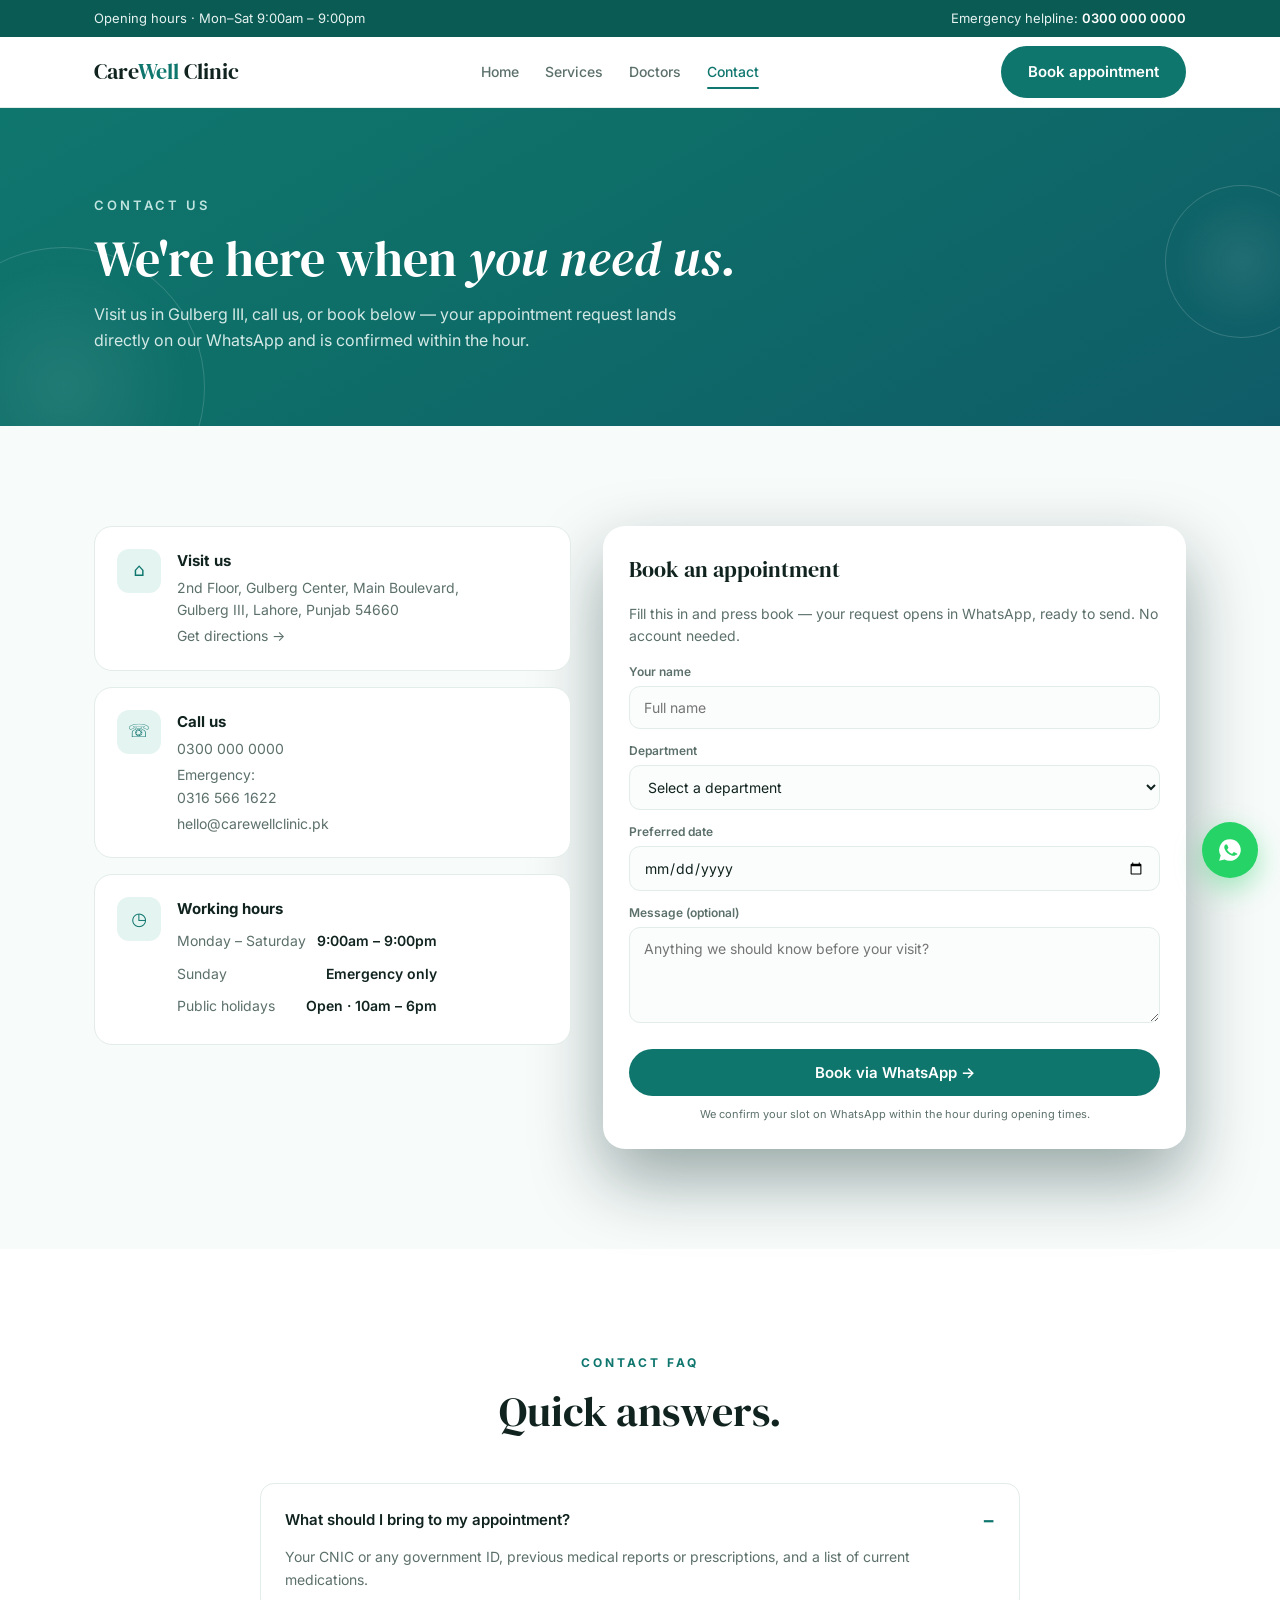
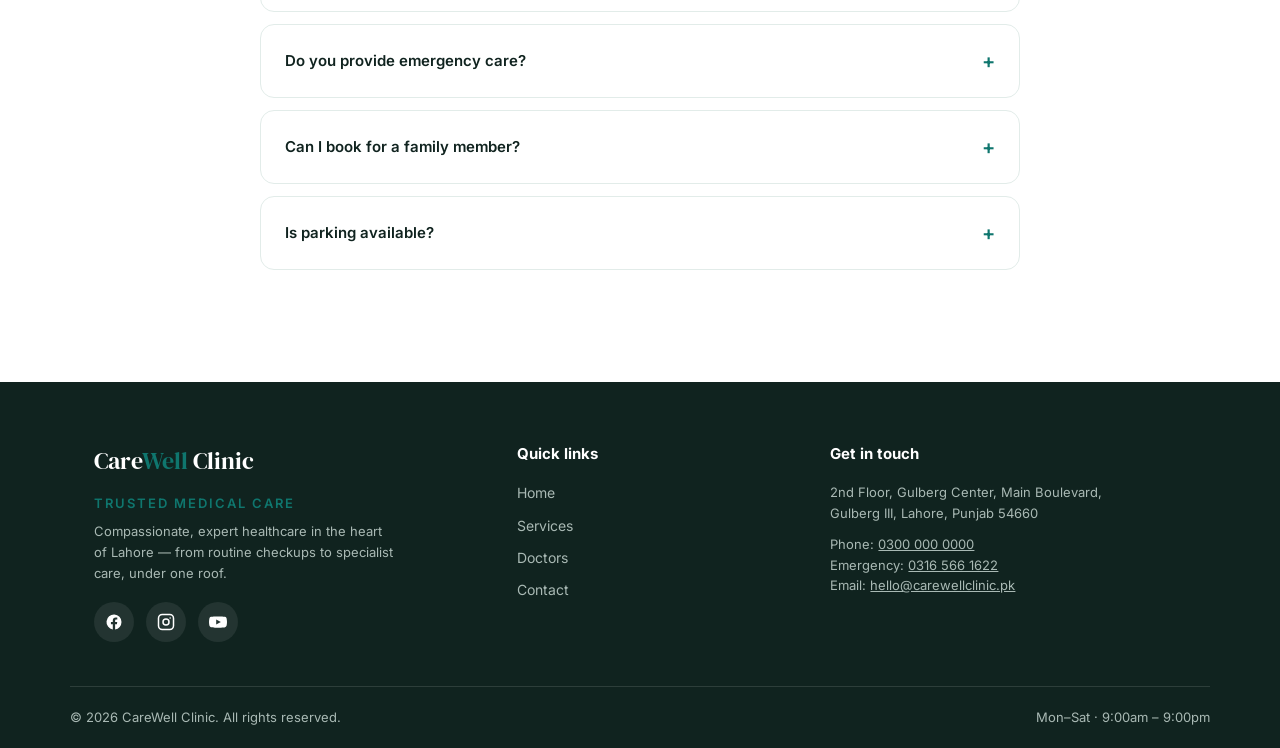
==== contact.html @ 435cede3 "CareWell Clinic: production multi-page healthcare clinic website (HTML/CSS/JS)" ====
<!DOCTYPE html>
<html lang="en">
<head>
<meta charset="UTF-8" />
<meta name="viewport" content="width=device-width, initial-scale=1.0" />
<title>Contact Us — CareWell Clinic Lahore</title>
<meta name="description" content="Contact CareWell Clinic in Gulberg III, Lahore. Visit us Mon–Sat 9am–9pm, call 0300 000 0000, or book an appointment and get instant confirmation on WhatsApp." />
<link rel="preconnect" href="https://fonts.googleapis.com" />
<link rel="preconnect" href="https://fonts.gstatic.com" crossorigin />
<link href="https://fonts.googleapis.com/css2?family=DM+Serif+Display:ital@0;1&family=Inter:wght@400;500;600;700&display=swap" rel="stylesheet" />
<link rel="stylesheet" href="css/style.css" />
</head>
<body>
<div class="sp" id="sp" aria-hidden="true"></div>
<a class="skip" href="#main">Skip to content</a>

<div class="top-bar"><div class="container"><span>Opening hours · Mon–Sat 9:00am – 9:00pm</span><span>Emergency helpline: <strong>0300 000 0000</strong></span></div></div>

<header id="site-header">
  <div class="container nav">
    <a class="brand" href="index.html">Care<span>Well</span> Clinic</a>
    <nav class="nav-links" id="nav-links" aria-label="Primary">
      <a href="index.html">Home</a>
      <a href="services.html">Services</a>
      <a href="doctors.html">Doctors</a>
      <a href="contact.html" aria-current="page">Contact</a>
    </nav>
    <a class="btn btn-teal" href="#book">Book appointment</a>
    <button class="nav-toggle" id="nav-toggle" aria-expanded="false" aria-controls="nav-links" aria-label="Toggle navigation menu">
      <svg width="20" height="20" viewBox="0 0 24 24" fill="none" stroke="currentColor" stroke-width="2" stroke-linecap="round" aria-hidden="true"><line x1="3" y1="6" x2="21" y2="6"/><line x1="3" y1="12" x2="21" y2="12"/><line x1="3" y1="18" x2="21" y2="18"/></svg>
    </button>
  </div>
</header>

<main id="main">
  <section class="page-hero">
    <div class="hero-fx" aria-hidden="true"><div class="orb o1"></div><div class="orb o2"></div></div>
    <div class="container">
      <span class="kicker rise" style="--d:.05s">Contact us</span>
      <h1 class="rise" style="--d:.15s">We're here when <em>you need us.</em></h1>
      <p class="rise" style="--d:.25s">Visit us in Gulberg III, call us, or book below — your appointment request lands directly on our WhatsApp and is confirmed within the hour.</p>
    </div>
  </section>

  <section id="visit">
    <div class="container contact-grid">
      <div class="info-list reveal">
        <div class="info-item">
          <span class="ic" aria-hidden="true">⌂</span>
          <div>
            <h3>Visit us</h3>
            <p>2nd Floor, Gulberg Center, Main Boulevard,<br />Gulberg III, Lahore, Punjab 54660</p>
            <p style="margin-top:4px"><a href="https://maps.google.com/?q=Gulberg+III+Lahore" target="_blank" rel="noopener">Get directions →</a></p>
          </div>
        </div>
        <div class="info-item">
          <span class="ic" aria-hidden="true">☏</span>
          <div>
            <h3>Call us</h3>
            <p><a href="tel:+923000000000">0300 000 0000</a></p>
            <p style="margin-top:4px">Emergency: <a href="tel:+923165661622">0316 566 1622</a></p>
            <p style="margin-top:4px"><a href="mailto:hello@carewellclinic.pk">hello@carewellclinic.pk</a></p>
          </div>
        </div>
        <div class="info-item">
          <span class="ic" aria-hidden="true">◷</span>
          <div>
            <h3>Working hours</h3>
            <table class="hours-table">
              <tr><td>Monday – Saturday</td><td class="today">9:00am – 9:00pm</td></tr>
              <tr><td>Sunday</td><td>Emergency only</td></tr>
              <tr><td>Public holidays</td><td>Open · 10am – 6pm</td></tr>
            </table>
          </div>
        </div>
      </div>

      <form class="appt-card booking-form reveal" id="book">
        <h3>Book an appointment</h3>
        <p style="font-size:14px;color:var(--muted);margin-bottom:14px">Fill this in and press book — your request opens in WhatsApp, ready to send. No account needed.</p>
        <div class="field">
          <label for="bname">Your name</label>
          <input id="bname" name="bname" type="text" placeholder="Full name" required autocomplete="name" />
        </div>
        <div class="field">
          <label for="bdep">Department</label>
          <select id="bdep" name="bdep" required>
            <option value="" selected disabled>Select a department</option>
            <option>General consultation</option>
            <option>Pediatric care</option>
            <option>Cardiology</option>
            <option>Dental care</option>
            <option>Diagnostics lab</option>
            <option>Telemedicine</option>
            <option>Gynecology</option>
            <option>Physiotherapy</option>
          </select>
        </div>
        <div class="field">
          <label for="bdate">Preferred date</label>
          <input id="bdate" name="bdate" type="date" required />
        </div>
        <div class="field">
          <label for="bmsg">Message (optional)</label>
          <textarea id="bmsg" name="bmsg" placeholder="Anything we should know before your visit?"></textarea>
        </div>
        <button class="btn btn-teal" type="submit">Book via WhatsApp →</button>
        <p class="form-hint">We confirm your slot on WhatsApp within the hour during opening times.</p>
      </form>
    </div>
  </section>

  <section id="cfaq" class="alt">
    <div class="container">
      <div class="sec-head reveal sec-center"><span class="kicker">Contact FAQ</span><h2>Quick answers.</h2></div>
      <div class="faq reveal">
        <details open><summary>What should I bring to my appointment?</summary><p>Your CNIC or any government ID, previous medical reports or prescriptions, and a list of current medications.</p></details>
        <details><summary>Do you provide emergency care?</summary><p>Our emergency line is answered 24/7. For life-threatening emergencies, call 1121 or visit the nearest emergency department.</p></details>
        <details><summary>Can I book for a family member?</summary><p>Yes — book on their behalf and mention their name, age and the reason for the visit in the message field.</p></details>
        <details><summary>Is parking available?</summary><p>Yes, free visitor parking is available for patients in the plaza basement, with elevator access to the clinic.</p></details>
      </div>
    </div>
  </section>
</main>

<footer>
  <div class="container footer-grid">
    <div>
      <a class="brand" href="index.html">Care<span>Well</span> Clinic</a>
      <span class="footer-tag">Trusted Medical Care</span>
      <p>Compassionate, expert healthcare in the heart of Lahore — from routine checkups to specialist care, under one roof.</p>
      <div class="social">
        <a href="#" aria-label="CareWell Clinic on Facebook"><svg width="18" height="18" viewBox="0 0 24 24" fill="currentColor" aria-hidden="true"><path d="M22 12a10 10 0 1 0-11.6 9.9v-7H7.9V12h2.5V9.8c0-2.5 1.5-3.9 3.8-3.9 1.1 0 2.2.2 2.2.2v2.5h-1.3c-1.2 0-1.6.8-1.6 1.6V12h2.8l-.4 2.9h-2.4v7A10 10 0 0 0 22 12z"/></svg></a>
        <a href="#" aria-label="CareWell Clinic on Instagram"><svg width="18" height="18" viewBox="0 0 24 24" fill="none" stroke="currentColor" stroke-width="2" aria-hidden="true"><rect x="2" y="2" width="20" height="20" rx="5"/><circle cx="12" cy="12" r="4"/><circle cx="17.5" cy="6.5" r="1" fill="currentColor" stroke="none"/></svg></a>
        <a href="#" aria-label="CareWell Clinic on YouTube"><svg width="18" height="18" viewBox="0 0 24 24" fill="currentColor" aria-hidden="true"><path d="M23.5 7.2a3 3 0 0 0-2.1-2.1C19.6 4.5 12 4.5 12 4.5s-7.6 0-9.4.6A3 3 0 0 0 .5 7.2 31 31 0 0 0 0 12a31 31 0 0 0 .5 4.8 3 3 0 0 0 2.1 2.1c1.8.6 9.4.6 9.4.6s7.6 0 9.4-.6a3 3 0 0 0 2.1-2.1A31 31 0 0 0 24 12a31 31 0 0 0-.5-4.8zM9.6 15.4V8.6l6.2 3.4-6.2 3.4z"/></svg></a>
      </div>
    </div>
    <div>
      <h3>Quick links</h3>
      <ul>
        <li><a href="index.html">Home</a></li>
        <li><a href="services.html">Services</a></li>
        <li><a href="doctors.html">Doctors</a></li>
        <li><a href="contact.html">Contact</a></li>
      </ul>
    </div>
    <div>
      <h3>Get in touch</h3>
      <address>
        <p>2nd Floor, Gulberg Center, Main Boulevard,<br />Gulberg III, Lahore, Punjab 54660</p>
        <p style="margin-top:10px">Phone: <a href="tel:+923000000000">0300 000 0000</a><br />Emergency: <a href="tel:+923165661622">0316 566 1622</a><br />Email: <a href="mailto:hello@carewellclinic.pk">hello@carewellclinic.pk</a></p>
      </address>
    </div>
  </div>
  <div class="container footer-bottom">
    <span>© 2026 CareWell Clinic. All rights reserved.</span>
    <span>Mon–Sat · 9:00am – 9:00pm</span>
  </div>
</footer>

<a class="wa" href="https://wa.me/923165661622" target="_blank" rel="noopener" aria-label="Chat with CareWell Clinic on WhatsApp">
  <svg width="26" height="26" viewBox="0 0 24 24" fill="currentColor" aria-hidden="true"><path d="M12 2a10 10 0 0 0-8.6 15.1L2 22l5-1.3A10 10 0 1 0 12 2zm5.5 14.1c-.2.6-1.2 1.2-1.7 1.2-.5.1-1 .2-3.3-.7-2.8-1.1-4.6-4-4.7-4.2-.1-.2-1.1-1.5-1.1-2.9s.7-2 1-2.3c.2-.3.5-.3.7-.3h.5c.2 0 .4 0 .6.5l.9 2.1c.1.2.1.4 0 .6l-.5.7-.4.4c-.1.1-.3.3-.1.6.2.3.8 1.3 1.7 2.1 1.2 1.1 2.2 1.4 2.5 1.5.3.2.5.1.7-.1l1-1.2c.2-.3.4-.2.7-.1l2 1c.3.1.5.2.6.3.1.1.1.8-.1 1.3z"/></svg>
</a>

<script src="js/main.js"></script>
</body>
</html>
---- css/style.css ----
:root{
  --teal:#0F766E;--teal-dark:#0B5B55;--teal-soft:#E4F4F1;--ink:#10231F;--muted:#5C706B;
  --bg:#F7FBFA;--card:#fff;--line:#E2ECE9;--amber:#E8A33D;
  --serif:"DM Serif Display",Georgia,serif;--sans:"Inter",system-ui,sans-serif;
  --shadow-sm:0 4px 14px rgba(16,35,31,.07);--shadow-lg:0 30px 70px rgba(5,40,38,.4);
  --radius:18px;
}
*{margin:0;padding:0;box-sizing:border-box}
html{scroll-behavior:smooth}
body{font-family:var(--sans);background:var(--bg);color:var(--ink);line-height:1.6;-webkit-font-smoothing:antialiased}
::selection{background:var(--teal);color:#fff}
a{color:inherit}
img{max-width:100%;display:block}
.container{max-width:1140px;margin:0 auto;padding:0 24px}
.skip{position:absolute;left:-999px;top:0;background:var(--teal);color:#fff;padding:12px 20px;z-index:200;border-radius:0 0 12px 0;font-weight:600}
.skip:focus{left:0}

/* ---------- Top bar & header ---------- */
.top-bar{background:var(--teal-dark);color:#E6F2F0;font-size:13px;padding:8px 0}
.top-bar .container{display:flex;justify-content:space-between;gap:16px;flex-wrap:wrap}
.top-bar strong{color:#fff;font-weight:600}
header{position:sticky;top:0;z-index:100;background:rgba(255,255,255,.92);backdrop-filter:blur(14px);border-bottom:1px solid var(--line)}
.nav{display:flex;align-items:center;justify-content:space-between;height:70px;gap:18px}
.brand{font-family:var(--serif);font-size:22px;font-weight:400;text-decoration:none;white-space:nowrap}
.brand span{color:var(--teal)}
.nav-links{display:flex;gap:26px;align-items:center}
.nav-links a{text-decoration:none;font-size:14px;font-weight:500;color:var(--muted);position:relative;padding:6px 0}
.nav-links a:hover{color:var(--ink)}
.nav-links a[aria-current="page"]{color:var(--teal)}
.nav-links a[aria-current="page"]::after{content:"";position:absolute;left:0;right:0;bottom:0;height:2px;border-radius:2px;background:var(--teal)}
.nav-toggle{display:none;background:none;border:1px solid var(--line);border-radius:10px;width:44px;height:44px;cursor:pointer;font-family:var(--sans);color:var(--teal)}
.nav-toggle svg{display:block;margin:auto}

/* ---------- Buttons ---------- */
.btn{display:inline-flex;align-items:center;gap:8px;padding:13px 26px;border-radius:999px;font-weight:600;font-size:15px;text-decoration:none;border:1px solid transparent;cursor:pointer;font-family:var(--sans);transition:transform .15s,box-shadow .2s,background .2s}
.btn:active{transform:scale(.97)}
.btn-teal{background:var(--teal);color:#fff}
.btn-teal:hover{background:var(--teal-dark);box-shadow:0 10px 28px rgba(15,118,110,.32)}
.btn-soft{background:var(--teal-soft);color:var(--teal-dark)}
.btn-soft:hover{background:#D3ECE7}
.btn-ghost-light{background:rgba(255,255,255,.1);color:#fff;border-color:rgba(255,255,255,.4)}
.btn-ghost-light:hover{background:rgba(255,255,255,.18)}
.btn-sm{padding:10px 18px;font-size:13px}

/* ---------- Hero (home) ---------- */
.hero{background:linear-gradient(150deg,#0F766E 0%,#0E6E68 40%,#0F5C68 100%);color:#fff;padding:clamp(60px,8vw,96px) 0;position:relative;overflow:hidden}
.hero .ring{position:absolute;width:44vmax;height:44vmax;right:-16vmax;top:-20vmax;border-radius:50%;border:1px solid rgba(255,255,255,.14);pointer-events:none}
.hero .ring::after{content:"";position:absolute;inset:6vmax;border-radius:50%;border:1px solid rgba(255,255,255,.12)}
.hero-grid{display:grid;grid-template-columns:1.1fr .9fr;gap:48px;align-items:center;position:relative;z-index:2}
.hero .kicker{font-size:13px;letter-spacing:3px;text-transform:uppercase;color:#BFE3DE;font-weight:600}
.hero h1{font-family:var(--serif);font-weight:400;font-size:clamp(38px,5.4vw,56px);line-height:1.1;margin:16px 0 18px;text-wrap:balance}
.hero h1 em{font-style:italic;color:#BFE3DE}
.hero p{color:#D4E9E6;max-width:520px;margin-bottom:28px}
.hero-actions{display:flex;gap:12px;flex-wrap:wrap}
.hero-note{font-size:12px;color:#BFE3DE;margin-top:18px;max-width:520px}
.hero-note a{color:#fff;font-weight:600;text-decoration:underline}

/* ---------- Page hero (inner pages) ---------- */
.page-hero{background:linear-gradient(150deg,#0F766E 0%,#0E6E68 40%,#0F5C68 100%);color:#fff;padding:clamp(56px,7vw,84px) 0 clamp(44px,6vw,72px);position:relative;overflow:hidden}
.page-hero .kicker{font-size:13px;letter-spacing:3px;text-transform:uppercase;color:#BFE3DE;font-weight:600}
.page-hero h1{font-family:var(--serif);font-weight:400;font-size:clamp(34px,4.6vw,50px);line-height:1.1;margin:14px 0 16px;text-wrap:balance}
.page-hero p{color:#D4E9E6;max-width:640px}

/* ---------- Appointment card & forms ---------- */
.appt-card{background:#fff;border-radius:22px;color:var(--ink);padding:26px;box-shadow:var(--shadow-lg)}
.appt-card h3{font-family:var(--serif);font-size:22px;font-weight:400;margin-bottom:16px}
.field label{font-size:12px;font-weight:600;color:var(--muted);display:block;margin:12px 0 5px}
.field input,.field select,.field textarea{width:100%;padding:12px 14px;border:1px solid var(--line);border-radius:11px;font-size:14px;font-family:var(--sans);background:#FBFDFC;color:var(--ink)}
.field input:focus,.field select:focus,.field textarea:focus{outline:none;border-color:var(--teal)}
.field textarea{resize:vertical;min-height:96px}
.appt-card .btn{width:100%;justify-content:center;margin-top:18px}
.form-hint{font-size:11px;color:var(--muted);margin-top:10px;text-align:center}

/* ---------- Stats ---------- */
.stats{border-bottom:1px solid var(--line);background:#fff}
.stats-grid{display:grid;grid-template-columns:repeat(4,1fr);gap:24px;padding:40px 0;text-align:center}
.stat strong{font-family:var(--serif);font-size:36px;font-weight:400;color:var(--teal);display:block}
.stat span{font-size:13px;color:var(--muted)}

/* ---------- Sections ---------- */
section{padding:clamp(64px,8vw,100px) 0}
.sec-head{max-width:640px;margin-bottom:48px}
.sec-head .kicker{font-size:12px;font-weight:700;letter-spacing:3px;text-transform:uppercase;color:var(--teal)}
.sec-head h2{font-family:var(--serif);font-weight:400;font-size:clamp(30px,4vw,42px);line-height:1.15;margin-top:12px;text-wrap:balance}
.sec-head p{color:var(--muted);margin-top:12px}
.alt{background:#fff}
.sec-center{margin-left:auto;margin-right:auto;text-align:center}

/* ---------- Services grid ---------- */
.serv-grid{display:grid;grid-template-columns:repeat(3,1fr);gap:24px}
.serv{background:#fff;border:1px solid var(--line);border-radius:var(--radius);padding:28px;transition:transform .2s,box-shadow .2s;display:flex;flex-direction:column}
.serv:hover{transform:translateY(-5px);box-shadow:0 22px 44px rgba(16,35,31,.1)}
.serv .ic{width:50px;height:50px;display:flex;align-items:center;justify-content:center;background:var(--teal-soft);color:var(--teal);border-radius:14px;font-size:20px;margin-bottom:16px;flex:none}
.serv h3{font-size:18px;margin-bottom:8px}
.serv .intro{font-size:14px;color:var(--muted)}
.serv .inc-list{list-style:none;margin:16px 0 20px;font-size:13px;color:var(--muted)}
.serv .inc-list li{padding:6px 0 6px 26px;position:relative;border-top:1px dashed var(--line)}
.serv .inc-list li::before{content:"✓";position:absolute;left:2px;color:var(--teal);font-weight:700}
.serv .fee{display:inline-block;background:var(--teal-soft);color:var(--teal-dark);font-weight:600;font-size:14px;padding:6px 14px;border-radius:999px;margin-bottom:16px}
.serv .actions{margin-top:auto;display:flex;gap:10px;flex-wrap:wrap}

/* ---------- Why us ---------- */
.why-grid{display:grid;grid-template-columns:repeat(4,1fr);gap:24px}
.why{background:var(--bg);border:1px solid var(--line);border-radius:var(--radius);padding:26px}
.why .ic{width:46px;height:46px;display:flex;align-items:center;justify-content:center;background:#fff;border:1px solid var(--line);border-radius:12px;font-size:20px;margin-bottom:14px}
.why h3{font-size:16px;margin-bottom:8px}
.why p{font-size:13px;color:var(--muted)}

/* ---------- Doctors ---------- */
.doc-grid{display:grid;grid-template-columns:repeat(3,1fr);gap:24px}
.doc{background:#fff;border:1px solid var(--line);border-radius:var(--radius);overflow:hidden;display:flex;flex-direction:column}
.doc-art{height:170px;background:linear-gradient(150deg,var(--teal-soft),#fff);display:flex;align-items:center;justify-content:center;position:relative;overflow:hidden}
.doc-art .avatar{width:96px;height:96px;border-radius:50%;background:linear-gradient(140deg,var(--teal),#0F5C68);color:#fff;display:flex;align-items:center;justify-content:center;font-family:var(--serif);font-size:30px;box-shadow:0 14px 30px rgba(15,118,110,.3)}
.doc-body{padding:22px;text-align:center;flex:1;display:flex;flex-direction:column}
.doc-body h3{font-size:18px}
.doc-body .spec{color:var(--teal);font-size:13px;font-weight:600;margin:4px 0 4px}
.doc-body .exp{font-size:12px;color:var(--amber);font-weight:600;margin-bottom:8px}
.doc-body p{font-size:13px;color:var(--muted)}
.doc-body .meta{margin-top:auto;padding-top:10px;font-size:12px;color:var(--muted)}
.dept-index{display:flex;flex-wrap:wrap;gap:10px;margin-bottom:48px}
.dept-index a{font-size:13px;font-weight:600;color:var(--teal-dark);background:var(--teal-soft);border:1px solid transparent;padding:9px 16px;border-radius:999px;text-decoration:none;transition:background .2s}
.dept-index a:hover{background:#D3ECE7;border-color:#B9DED7}
.join-note{background:linear-gradient(120deg,var(--teal-soft),#fff);border:1px solid #C9E5DF;border-radius:var(--radius);padding:clamp(28px,4vw,44px);margin-top:56px;text-align:center}
.join-note h2{font-family:var(--serif);font-weight:400;font-size:clamp(24px,3vw,32px)}
.join-note p{color:var(--muted);max-width:560px;margin:12px auto 20px}
.join-note a{color:var(--teal-dark);font-weight:600}

/* ---------- Testimonials ---------- */
.tst-grid{display:grid;grid-template-columns:repeat(3,1fr);gap:24px}
.tst{background:#fff;border:1px solid var(--line);border-radius:var(--radius);padding:26px}
.tst .stars{color:var(--amber);margin-bottom:12px;letter-spacing:2px}
.tst p{font-size:14px;color:var(--muted);font-style:italic}
.tst .who{margin-top:16px;font-size:14px;font-weight:600}
.tst .who span{display:block;font-weight:400;color:var(--muted);font-size:12px}

/* ---------- FAQ ---------- */
.faq{max-width:760px;margin:0 auto}
.faq details{background:#fff;border:1px solid var(--line);border-radius:14px;padding:20px 24px;margin-bottom:12px}
.faq summary{font-weight:600;font-size:15px;cursor:pointer;list-style:none;display:flex;justify-content:space-between;align-items:center;gap:16px}
.faq summary::-webkit-details-marker{display:none}
.faq summary::after{content:"+";font-size:20px;color:var(--teal);flex:none}
.faq details[open] summary::after{content:"−"}
.faq p{margin-top:10px;color:var(--muted);font-size:14px}

/* ---------- Contact ---------- */
.contact-grid{display:grid;grid-template-columns:.9fr 1.1fr;gap:32px;align-items:start}
.info-list{display:grid;gap:16px}
.info-item{background:#fff;border:1px solid var(--line);border-radius:var(--radius);padding:22px;display:flex;gap:16px;align-items:flex-start}
.info-item .ic{flex:none;width:44px;height:44px;display:flex;align-items:center;justify-content:center;background:var(--teal-soft);color:var(--teal);border-radius:12px;font-size:18px}
.info-item h3{font-size:15px;margin-bottom:4px}
.info-item p,.info-item a{font-size:14px;color:var(--muted);text-decoration:none;display:block}
.info-item a:hover{color:var(--teal)}
.hours-table{width:100%;border-collapse:collapse;font-size:14px;color:var(--muted)}
.hours-table td{padding:5px 0}
.hours-table td:last-child{text-align:right;font-weight:600;color:var(--ink)}
.hours-table .today{color:var(--teal)}

/* ---------- CTA band ---------- */
.cta-band{background:linear-gradient(120deg,var(--teal),#0F5C68);border-radius:24px;color:#fff;padding:clamp(36px,5vw,60px);display:flex;align-items:center;justify-content:space-between;gap:28px;flex-wrap:wrap}
.cta-band h2{font-family:var(--serif);font-weight:400;font-size:clamp(26px,3.6vw,38px);line-height:1.15}
.cta-band p{color:#D4E9E6;margin-top:10px}
.cta-band .btn-soft{background:#fff;color:var(--teal-dark)}

/* ---------- Footer ---------- */
footer{background:var(--ink);color:#A9B9B4;font-size:14px;padding:60px 0 0}
.footer-grid{display:grid;grid-template-columns:1.4fr 1fr 1.3fr;gap:40px;padding-bottom:44px}
.footer-grid .brand{color:#fff;font-size:24px;margin-bottom:12px;display:inline-block}
.footer-grid p{font-size:13px;max-width:300px}
.footer-tag{color:var(--teal);font-weight:600;font-size:13px;letter-spacing:2px;text-transform:uppercase;margin-bottom:8px;display:block}
.footer-grid h3{color:#fff;font-size:15px;margin-bottom:16px}
.footer-grid ul{list-style:none;display:grid;gap:10px}
.footer-grid ul a{text-decoration:none;color:#A9B9B4;font-size:14px}
.footer-grid ul a:hover{color:#fff}
.footer-grid address{font-style:normal}
.social{display:flex;gap:12px;margin-top:18px}
.social a{width:40px;height:40px;border-radius:50%;background:rgba(255,255,255,.08);display:flex;align-items:center;justify-content:center;color:#fff;text-decoration:none;transition:background .2s}
.social a:hover{background:var(--teal)}
.social svg{display:block}
.footer-bottom{border-top:1px solid rgba(255,255,255,.12);padding:20px 0;font-size:13px;display:flex;justify-content:space-between;gap:12px;flex-wrap:wrap}

/* ---------- Floating WhatsApp ---------- */
.wa{position:fixed;right:22px;bottom:22px;z-index:150;width:56px;height:56px;border-radius:50%;background:#25D366;display:flex;align-items:center;justify-content:center;color:#fff;box-shadow:0 10px 28px rgba(37,211,102,.4);text-decoration:none;transition:transform .2s}
.wa:hover{transform:scale(1.08)}

/* ---------- Motion / scroll effects ---------- */
.sp{position:fixed;top:0;left:0;height:3px;width:0;z-index:999;background:linear-gradient(90deg,var(--teal),#4BD1C2);box-shadow:0 0 12px rgba(15,118,110,.5)}
.hero-fx{position:absolute;inset:0;pointer-events:none;will-change:transform}
.orb{position:absolute;border-radius:50%;border:1px solid rgba(255,255,255,.16);background:radial-gradient(circle,rgba(255,255,255,.08),transparent 65%)}
.hero-fx .orb.o1{width:22vmax;height:22vmax;left:-6vmax;bottom:-8vmax;animation:bob 10s ease-in-out infinite}
.hero-fx .orb.o2{width:12vmax;height:12vmax;right:-3vmax;top:6vmax;animation:bob 8s ease-in-out 1.2s infinite}
@keyframes bob{0%,100%{transform:translateY(0)}50%{transform:translateY(-16px)}}
.marquee{overflow:hidden;background:var(--teal-dark);color:#D4E9E6;padding:13px 0;position:relative;z-index:3;border-bottom:1px solid rgba(255,255,255,.06)}
.marquee-track{display:flex;gap:46px;width:max-content;animation:scrollX 32s linear infinite}
.marquee span{font-size:13px;font-weight:600;letter-spacing:2px;text-transform:uppercase;white-space:nowrap;display:flex;align-items:center;gap:46px;color:#A7DAD2}
.marquee span::after{content:"✚";color:#BFE3DE;font-size:12px}
@keyframes scrollX{to{transform:translateX(-50%)}}
.spot{position:relative}
.spot::before{content:"";position:absolute;inset:0;border-radius:inherit;pointer-events:none;opacity:0;transition:opacity .3s;background:radial-gradient(340px circle at var(--mx,50%) var(--my,50%),rgba(255,255,255,.85),transparent 45%);z-index:1}
.spot:hover::before{opacity:.14}
.rise{opacity:0;animation:rise .7s cubic-bezier(.22,1,.36,1) forwards;animation-delay:var(--d,0s)}
.hero .rise,.page-hero .rise{opacity:0;animation:rise .7s cubic-bezier(.22,1,.36,1) forwards;animation-delay:var(--d,0s)}
@keyframes rise{from{opacity:0;transform:translateY(26px)}to{opacity:1;transform:none}}
.reveal{opacity:0;transform:translateY(20px);transition:opacity .6s ease,transform .6s ease}
.reveal.in{opacity:1;transform:none}

:focus-visible{outline:3px solid var(--teal);outline-offset:2px;border-radius:4px}

/* ---------- Reduced motion ---------- */
@media (prefers-reduced-motion:reduce){
  html{scroll-behavior:auto}
  .reveal{opacity:1;transform:none;transition:none}
  .rise,.hero .rise,.page-hero .rise{opacity:1;transform:none;animation:none}
  .hero-fx,.marquee-track,.orb{animation:none !important;transform:none !important}
  .spot::before{display:none}
}

/* ---------- Responsive ---------- */
@media(max-width:960px){
  .hero-grid,.contact-grid{grid-template-columns:1fr}
  .serv-grid,.doc-grid,.tst-grid{grid-template-columns:1fr 1fr}
  .why-grid{grid-template-columns:1fr 1fr}
  .stats-grid{grid-template-columns:repeat(2,1fr)}
  .footer-grid{grid-template-columns:1fr 1fr}
  .nav-links{position:fixed;top:70px;left:0;right:0;background:#fff;flex-direction:column;gap:0;align-items:stretch;padding:8px 0;border-bottom:1px solid var(--line);display:none;box-shadow:0 20px 30px rgba(16,35,31,.12)}
  header.nav-open .nav-links{display:flex}
  .nav-links a{padding:14px 24px;font-size:15px;border-bottom:1px solid var(--line)}
  .nav-links a[aria-current="page"]::after{display:none}
  .nav-links a[aria-current="page"]{background:var(--teal-soft)}
  .nav-toggle{display:block}
}
@media(max-width:600px){
  .serv-grid,.doc-grid,.tst-grid,.why-grid,.footer-grid{grid-template-columns:1fr}
  .stats-grid{grid-template-columns:1fr 1fr}
  .hero{text-align:left}
  .cta-band{text-align:left}
}
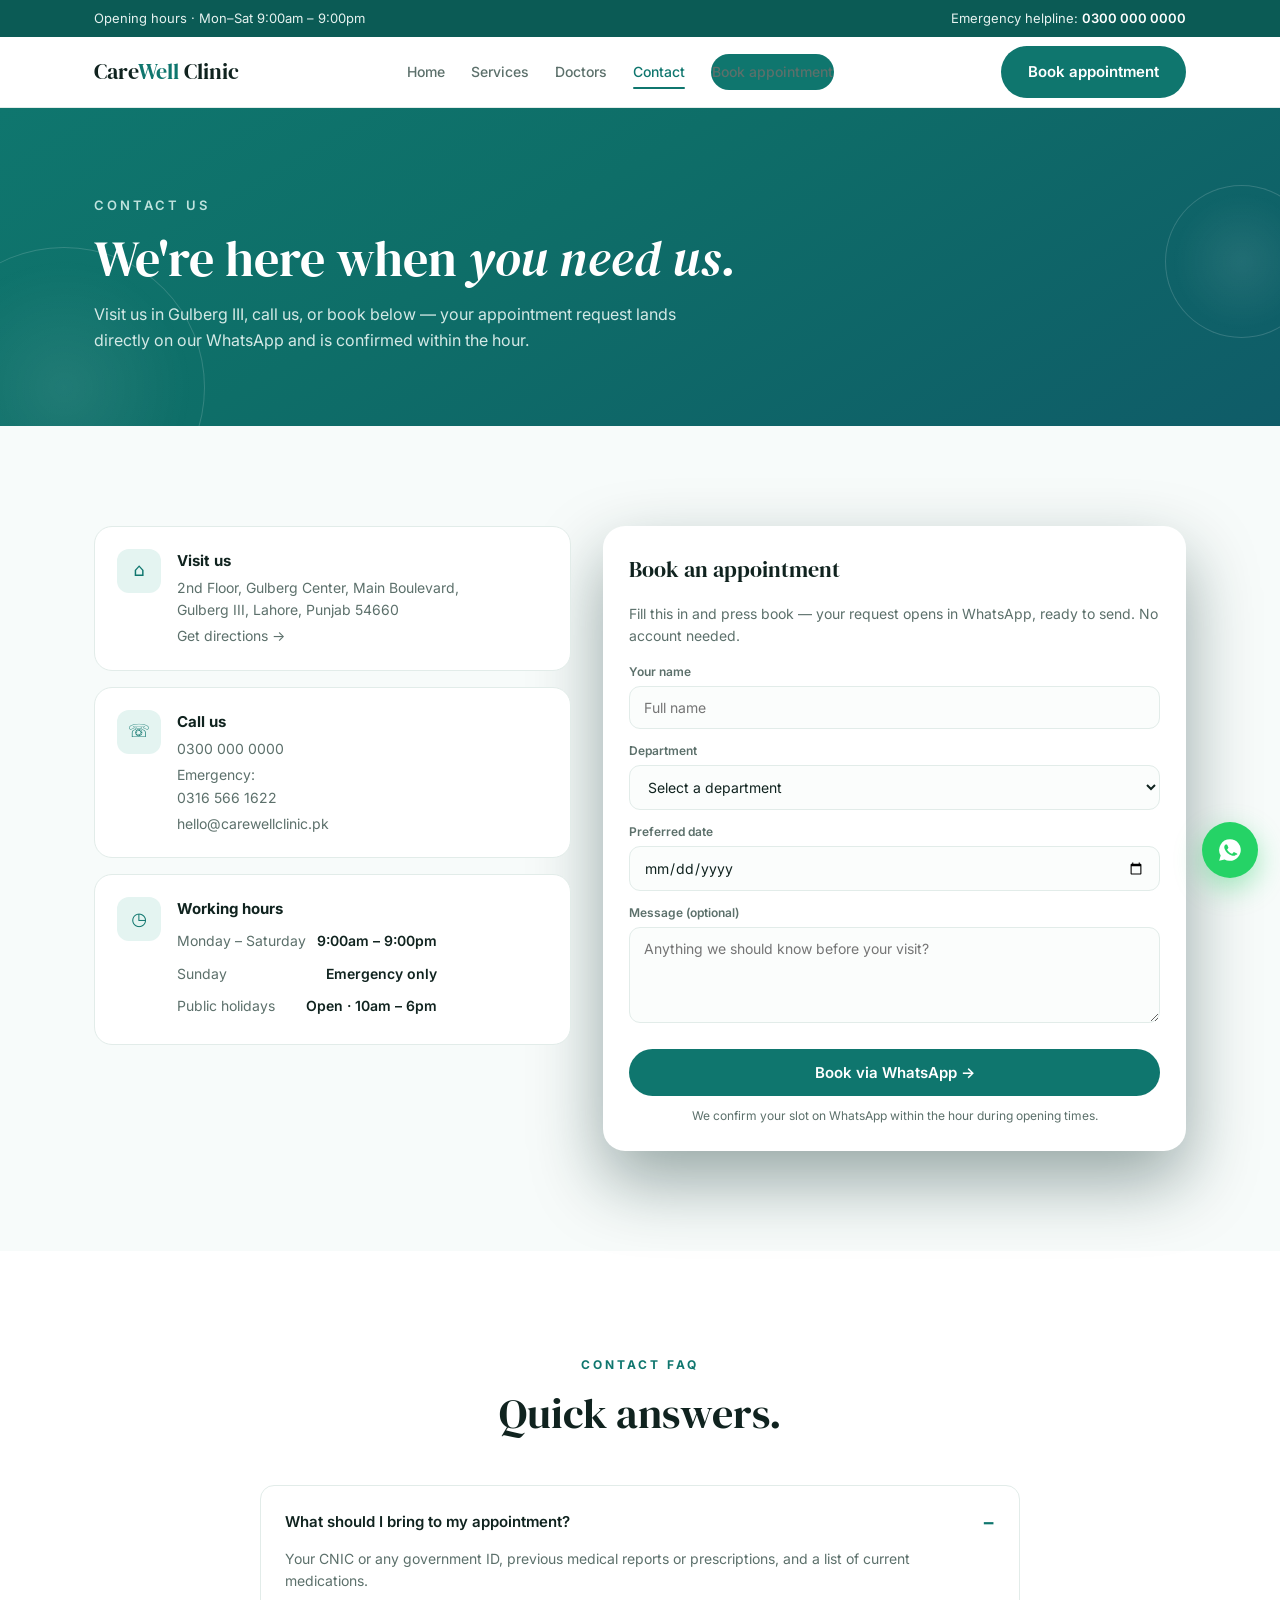
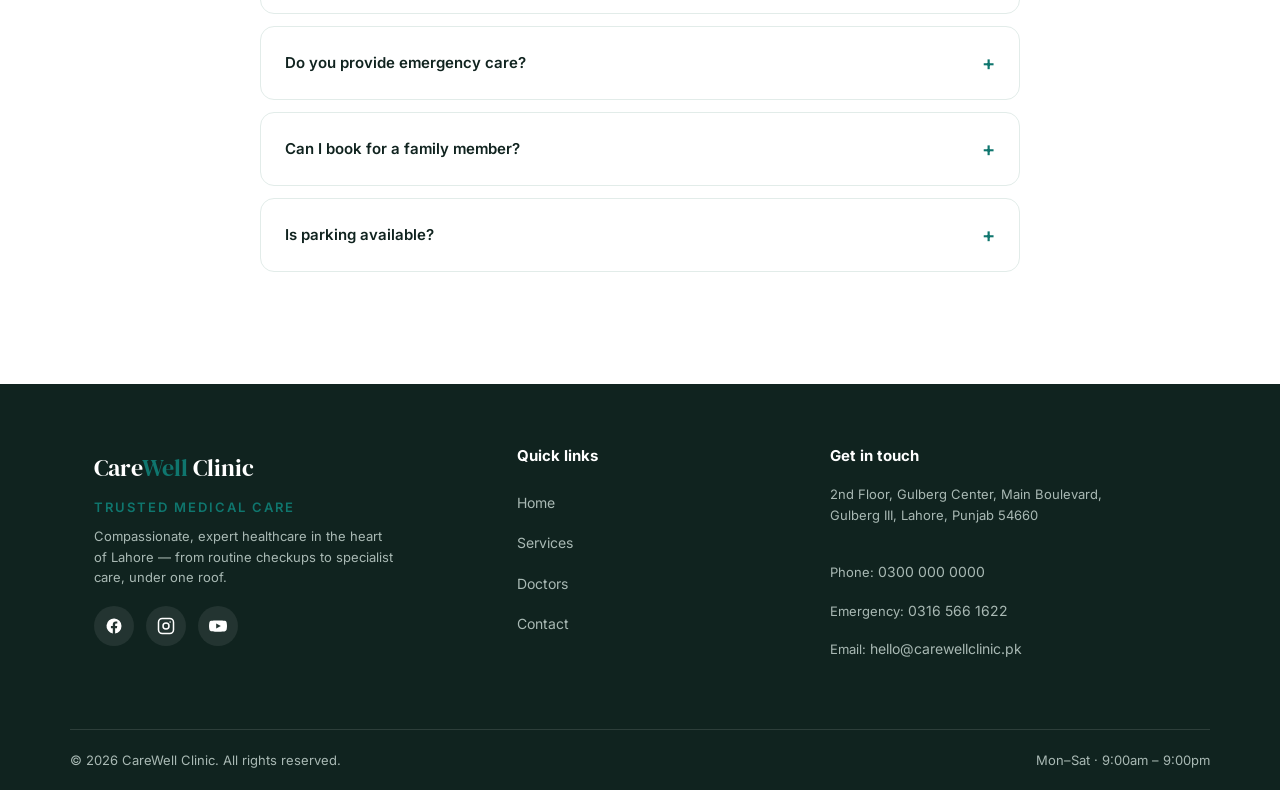
==== commit 823a6cd2: "Responsive fixes: overflow, touch targets, fonts" ====
--- a/contact.html
+++ b/contact.html
@@ -24,6 +24,7 @@
       <a href="services.html">Services</a>
       <a href="doctors.html">Doctors</a>
       <a href="contact.html" aria-current="page">Contact</a>
+      <a class="btn btn-teal" href="#book">Book appointment</a>
     </nav>
     <a class="btn btn-teal" href="#book">Book appointment</a>
     <button class="nav-toggle" id="nav-toggle" aria-expanded="false" aria-controls="nav-links" aria-label="Toggle navigation menu">
--- a/css/style.css
+++ b/css/style.css
@@ -52,8 +52,8 @@
 .hero h1 em{font-style:italic;color:#BFE3DE}
 .hero p{color:#D4E9E6;max-width:520px;margin-bottom:28px}
 .hero-actions{display:flex;gap:12px;flex-wrap:wrap}
-.hero-note{font-size:12px;color:#BFE3DE;margin-top:18px;max-width:520px}
-.hero-note a{color:#fff;font-weight:600;text-decoration:underline}
+.hero-note{font-size:13px;color:#BFE3DE;margin-top:18px;max-width:520px}
+.hero-note a{color:#fff;font-weight:600;text-decoration:underline;display:inline-block;padding:6px 2px}
 
 /* ---------- Page hero (inner pages) ---------- */
 .page-hero{background:linear-gradient(150deg,#0F766E 0%,#0E6E68 40%,#0F5C68 100%);color:#fff;padding:clamp(56px,7vw,84px) 0 clamp(44px,6vw,72px);position:relative;overflow:hidden}
@@ -69,7 +69,7 @@
 .field input:focus,.field select:focus,.field textarea:focus{outline:none;border-color:var(--teal)}
 .field textarea{resize:vertical;min-height:96px}
 .appt-card .btn{width:100%;justify-content:center;margin-top:18px}
-.form-hint{font-size:11px;color:var(--muted);margin-top:10px;text-align:center}
+.form-hint{font-size:12px;color:var(--muted);margin-top:10px;text-align:center}
 
 /* ---------- Stats ---------- */
 .stats{border-bottom:1px solid var(--line);background:#fff}
@@ -164,14 +164,15 @@
 /* ---------- Footer ---------- */
 footer{background:var(--ink);color:#A9B9B4;font-size:14px;padding:60px 0 0}
 .footer-grid{display:grid;grid-template-columns:1.4fr 1fr 1.3fr;gap:40px;padding-bottom:44px}
-.footer-grid .brand{color:#fff;font-size:24px;margin-bottom:12px;display:inline-block}
-.footer-grid p{font-size:13px;max-width:300px}
+.footer-grid .brand{color:#fff;font-size:24px;margin-bottom:6px;display:inline-block;padding:8px 0;line-height:1.3}
+.footer-grid p{font-size:13px;max-width:300px;margin-bottom:16px}
 .footer-tag{color:var(--teal);font-weight:600;font-size:13px;letter-spacing:2px;text-transform:uppercase;margin-bottom:8px;display:block}
 .footer-grid h3{color:#fff;font-size:15px;margin-bottom:16px}
-.footer-grid ul{list-style:none;display:grid;gap:10px}
-.footer-grid ul a{text-decoration:none;color:#A9B9B4;font-size:14px}
-.footer-grid ul a:hover{color:#fff}
-.footer-grid address{font-style:normal}
+.footer-grid ul{list-style:none;display:grid;gap:2px}
+.footer-grid ul a{text-decoration:none;color:#A9B9B4;font-size:14px;display:inline-block;padding:8px 0}
+.footer-grid ul a:hover{color:#fff;padding-left:4px}
+.footer-grid address{font-style:normal;display:grid;gap:2px}
+.footer-grid address a{text-decoration:none;color:#A9B9B4;font-size:14px;display:inline-block;padding:8px 0}
 .social{display:flex;gap:12px;margin-top:18px}
 .social a{width:40px;height:40px;border-radius:50%;background:rgba(255,255,255,.08);display:flex;align-items:center;justify-content:center;color:#fff;text-decoration:none;transition:background .2s}
 .social a:hover{background:var(--teal)}
@@ -221,14 +222,16 @@
   .why-grid{grid-template-columns:1fr 1fr}
   .stats-grid{grid-template-columns:repeat(2,1fr)}
   .footer-grid{grid-template-columns:1fr 1fr}
-  .nav-links{position:fixed;top:70px;left:0;right:0;background:#fff;flex-direction:column;gap:0;align-items:stretch;padding:8px 0;border-bottom:1px solid var(--line);display:none;box-shadow:0 20px 30px rgba(16,35,31,.12)}
+  .nav-links{position:fixed;top:70px;left:0;right:0;background:#fff;flex-direction:column;gap:0;align-items:stretch;padding:8px 0 14px;border-bottom:1px solid var(--line);display:none;box-shadow:0 20px 30px rgba(16,35,31,.12)}
   header.nav-open .nav-links{display:flex}
   .nav-links a{padding:14px 24px;font-size:15px;border-bottom:1px solid var(--line)}
   .nav-links a[aria-current="page"]::after{display:none}
   .nav-links a[aria-current="page"]{background:var(--teal-soft)}
-  .nav-toggle{display:block}
+  .nav-toggle{display:block;flex-shrink:0}
+  .nav-links .btn{margin-top:12px;margin-left:16px}
 }
 @media(max-width:600px){
+  .nav>.btn-teal{display:none}
   .serv-grid,.doc-grid,.tst-grid,.why-grid,.footer-grid{grid-template-columns:1fr}
   .stats-grid{grid-template-columns:1fr 1fr}
   .hero{text-align:left}
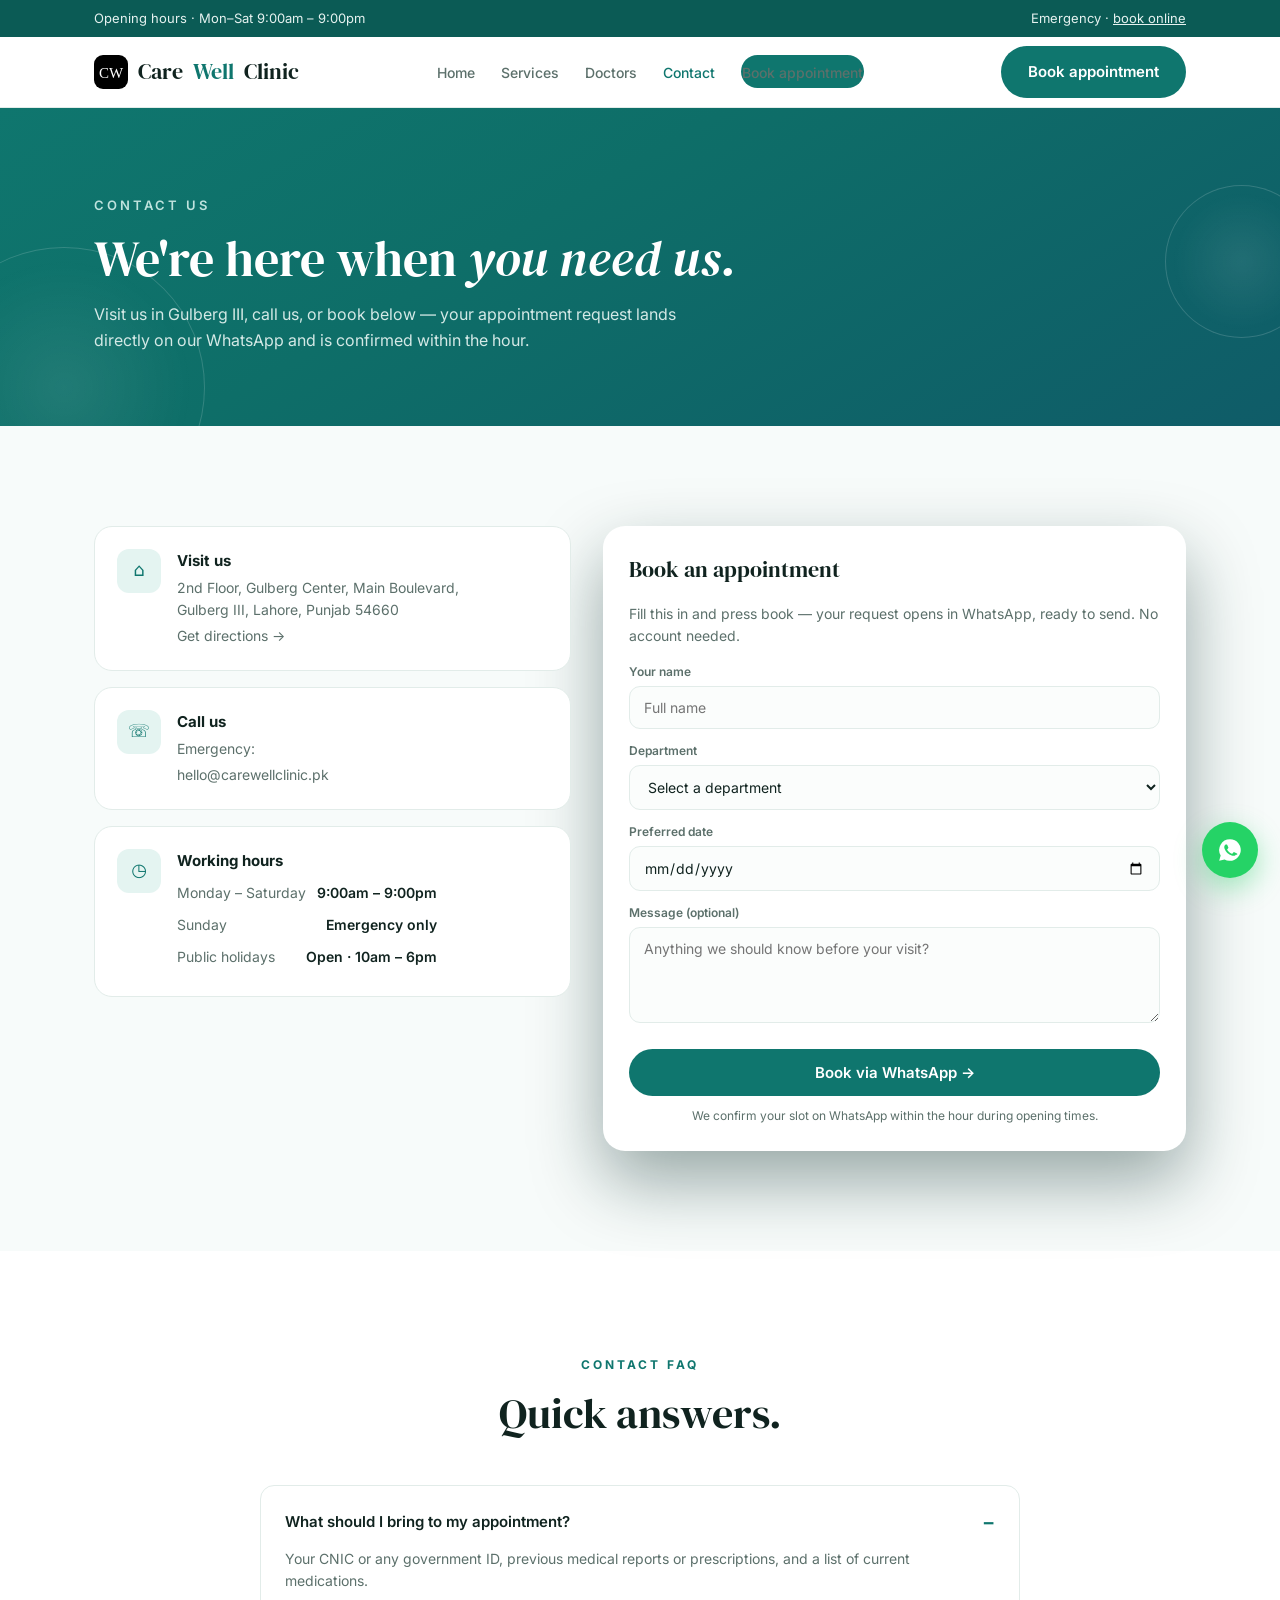
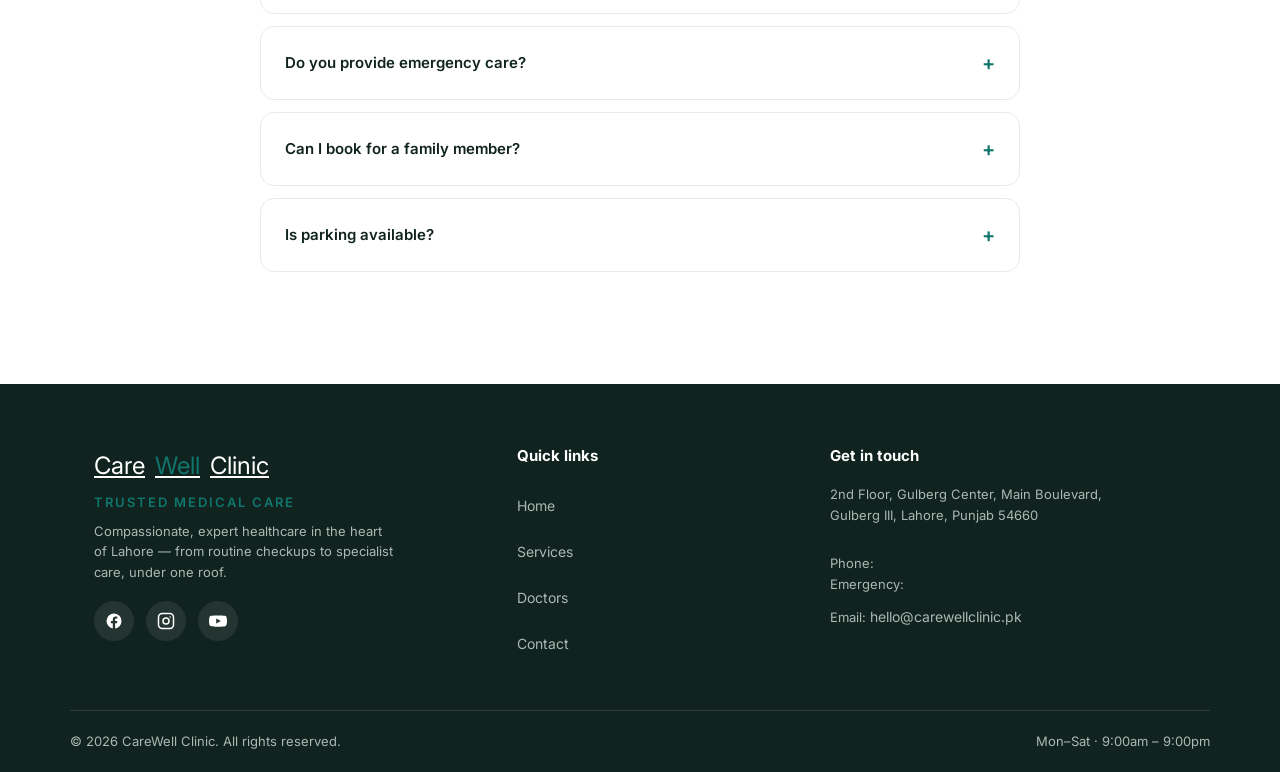
==== commit 41457e3e: "Remove phone numbers; add brand logo + header animations" ====
--- a/contact.html
+++ b/contact.html
@@ -4,7 +4,7 @@
 <meta charset="UTF-8" />
 <meta name="viewport" content="width=device-width, initial-scale=1.0" />
 <title>Contact Us — CareWell Clinic Lahore</title>
-<meta name="description" content="Contact CareWell Clinic in Gulberg III, Lahore. Visit us Mon–Sat 9am–9pm, call 0300 000 0000, or book an appointment and get instant confirmation on WhatsApp." />
+<meta name="description" content="Contact CareWell Clinic in Gulberg III, Lahore. Visit us Mon–Sat 9am–9pm, or book an appointment online for instant confirmation." />
 <link rel="preconnect" href="https://fonts.googleapis.com" />
 <link rel="preconnect" href="https://fonts.gstatic.com" crossorigin />
 <link href="https://fonts.googleapis.com/css2?family=DM+Serif+Display:ital@0;1&family=Inter:wght@400;500;600;700&display=swap" rel="stylesheet" />
@@ -14,11 +14,11 @@
 <div class="sp" id="sp" aria-hidden="true"></div>
 <a class="skip" href="#main">Skip to content</a>
 
-<div class="top-bar"><div class="container"><span>Opening hours · Mon–Sat 9:00am – 9:00pm</span><span>Emergency helpline: <strong>0300 000 0000</strong></span></div></div>
+<div class="top-bar"><div class="container"><span>Opening hours · Mon–Sat 9:00am – 9:00pm</span><span>Emergency · <a href="contact.html#book">book online</a></span></div></div>
 
 <header id="site-header">
   <div class="container nav">
-    <a class="brand" href="index.html">Care<span>Well</span> Clinic</a>
+    <a class="brand" href="index.html"><svg class="logo" width="34" height="34" viewBox="0 0 34 34" aria-hidden="true"><rect width="34" height="34" rx="9" fill="0F766E"/><text x="17" y="23" text-anchor="middle" font-family="Georgia,serif" font-size="15" fill="#fff">CW</text></svg>Care<span>Well</span> Clinic</a>
     <nav class="nav-links" id="nav-links" aria-label="Primary">
       <a href="index.html">Home</a>
       <a href="services.html">Services</a>
@@ -58,8 +58,8 @@
           <span class="ic" aria-hidden="true">☏</span>
           <div>
             <h3>Call us</h3>
-            <p><a href="tel:+923000000000">0300 000 0000</a></p>
-            <p style="margin-top:4px">Emergency: <a href="tel:+923165661622">0316 566 1622</a></p>
+            <p></p>
+            <p style="margin-top:4px">Emergency: </p>
             <p style="margin-top:4px"><a href="mailto:hello@carewellclinic.pk">hello@carewellclinic.pk</a></p>
           </div>
         </div>
@@ -149,7 +149,7 @@
       <h3>Get in touch</h3>
       <address>
         <p>2nd Floor, Gulberg Center, Main Boulevard,<br />Gulberg III, Lahore, Punjab 54660</p>
-        <p style="margin-top:10px">Phone: <a href="tel:+923000000000">0300 000 0000</a><br />Emergency: <a href="tel:+923165661622">0316 566 1622</a><br />Email: <a href="mailto:hello@carewellclinic.pk">hello@carewellclinic.pk</a></p>
+        <p style="margin-top:10px">Phone: <br />Emergency: <br />Email: <a href="mailto:hello@carewellclinic.pk">hello@carewellclinic.pk</a></p>
       </address>
     </div>
   </div>
@@ -159,7 +159,7 @@
   </div>
 </footer>
 
-<a class="wa" href="https://wa.me/923165661622" target="_blank" rel="noopener" aria-label="Chat with CareWell Clinic on WhatsApp">
+<a class="wa" href="contact.html#book" target="_blank" rel="noopener" aria-label="Chat with CareWell Clinic on WhatsApp">
   <svg width="26" height="26" viewBox="0 0 24 24" fill="currentColor" aria-hidden="true"><path d="M12 2a10 10 0 0 0-8.6 15.1L2 22l5-1.3A10 10 0 1 0 12 2zm5.5 14.1c-.2.6-1.2 1.2-1.7 1.2-.5.1-1 .2-3.3-.7-2.8-1.1-4.6-4-4.7-4.2-.1-.2-1.1-1.5-1.1-2.9s.7-2 1-2.3c.2-.3.5-.3.7-.3h.5c.2 0 .4 0 .6.5l.9 2.1c.1.2.1.4 0 .6l-.5.7-.4.4c-.1.1-.3.3-.1.6.2.3.8 1.3 1.7 2.1 1.2 1.1 2.2 1.4 2.5 1.5.3.2.5.1.7-.1l1-1.2c.2-.3.4-.2.7-.1l2 1c.3.1.5.2.6.3.1.1.1.8-.1 1.3z"/></svg>
 </a>
 
--- a/css/style.css
+++ b/css/style.css
@@ -21,7 +21,7 @@
 .top-bar strong{color:#fff;font-weight:600}
 header{position:sticky;top:0;z-index:100;background:rgba(255,255,255,.92);backdrop-filter:blur(14px);border-bottom:1px solid var(--line)}
 .nav{display:flex;align-items:center;justify-content:space-between;height:70px;gap:18px}
-.brand{font-family:var(--serif);font-size:22px;font-weight:400;text-decoration:none;white-space:nowrap}
+.nav .brand{font-family:var(--serif);font-size:22px;font-weight:400;text-decoration:none;white-space:nowrap;display:inline-flex;align-items:center;min-height:44px}
 .brand span{color:var(--teal)}
 .nav-links{display:flex;gap:26px;align-items:center}
 .nav-links a{text-decoration:none;font-size:14px;font-weight:500;color:var(--muted);position:relative;padding:6px 0}
@@ -53,7 +53,7 @@
 .hero p{color:#D4E9E6;max-width:520px;margin-bottom:28px}
 .hero-actions{display:flex;gap:12px;flex-wrap:wrap}
 .hero-note{font-size:13px;color:#BFE3DE;margin-top:18px;max-width:520px}
-.hero-note a{color:#fff;font-weight:600;text-decoration:underline;display:inline-block;padding:6px 2px}
+.hero-note a{color:#fff;font-weight:600;text-decoration:underline;display:inline-block;padding:12px 2px}
 
 /* ---------- Page hero (inner pages) ---------- */
 .page-hero{background:linear-gradient(150deg,#0F766E 0%,#0E6E68 40%,#0F5C68 100%);color:#fff;padding:clamp(56px,7vw,84px) 0 clamp(44px,6vw,72px);position:relative;overflow:hidden}
@@ -164,15 +164,15 @@
 /* ---------- Footer ---------- */
 footer{background:var(--ink);color:#A9B9B4;font-size:14px;padding:60px 0 0}
 .footer-grid{display:grid;grid-template-columns:1.4fr 1fr 1.3fr;gap:40px;padding-bottom:44px}
-.footer-grid .brand{color:#fff;font-size:24px;margin-bottom:6px;display:inline-block;padding:8px 0;line-height:1.3}
+.footer-grid .brand{color:#fff;font-size:24px;margin-bottom:4px;display:inline-flex;align-items:center;min-height:44px;line-height:1.3}
 .footer-grid p{font-size:13px;max-width:300px;margin-bottom:16px}
 .footer-tag{color:var(--teal);font-weight:600;font-size:13px;letter-spacing:2px;text-transform:uppercase;margin-bottom:8px;display:block}
 .footer-grid h3{color:#fff;font-size:15px;margin-bottom:16px}
 .footer-grid ul{list-style:none;display:grid;gap:2px}
-.footer-grid ul a{text-decoration:none;color:#A9B9B4;font-size:14px;display:inline-block;padding:8px 0}
+.footer-grid ul a{text-decoration:none;color:#A9B9B4;font-size:14px;display:inline-flex;align-items:center;min-height:44px}
 .footer-grid ul a:hover{color:#fff;padding-left:4px}
 .footer-grid address{font-style:normal;display:grid;gap:2px}
-.footer-grid address a{text-decoration:none;color:#A9B9B4;font-size:14px;display:inline-block;padding:8px 0}
+.footer-grid address a{text-decoration:none;color:#A9B9B4;font-size:14px;display:inline-flex;align-items:center;min-height:44px}
 .social{display:flex;gap:12px;margin-top:18px}
 .social a{width:40px;height:40px;border-radius:50%;background:rgba(255,255,255,.08);display:flex;align-items:center;justify-content:center;color:#fff;text-decoration:none;transition:background .2s}
 .social a:hover{background:var(--teal)}
@@ -236,4 +236,14 @@
   .stats-grid{grid-template-columns:1fr 1fr}
   .hero{text-align:left}
   .cta-band{text-align:left}
-}+}
+/* header logo + entrance animation (portfolio polish) */
+header{animation:navIn .7s cubic-bezier(.2,.7,.2,1) both}
+@keyframes navIn{from{transform:translateY(-100%);opacity:0}to{transform:none;opacity:1}}
+.brand{display:flex;align-items:center;gap:10px}
+.brand .logo{width:34px;height:34px;flex:none;animation:logoPop .6s .25s cubic-bezier(.34,1.56,.64,1) both}
+.logo{animation:logoPop .6s .25s cubic-bezier(.34,1.56,.64,1) both}
+@keyframes logoPop{from{opacity:0;transform:scale(.4) rotate(-14deg)}to{opacity:1;transform:none}}
+.nav-links a{position:relative;padding-bottom:3px}
+.nav-links a::after{content:"";position:absolute;left:0;bottom:0;width:0;height:1px;background:currentColor;transition:width .3s ease}
+.nav-links a:hover::after{width:100%}
